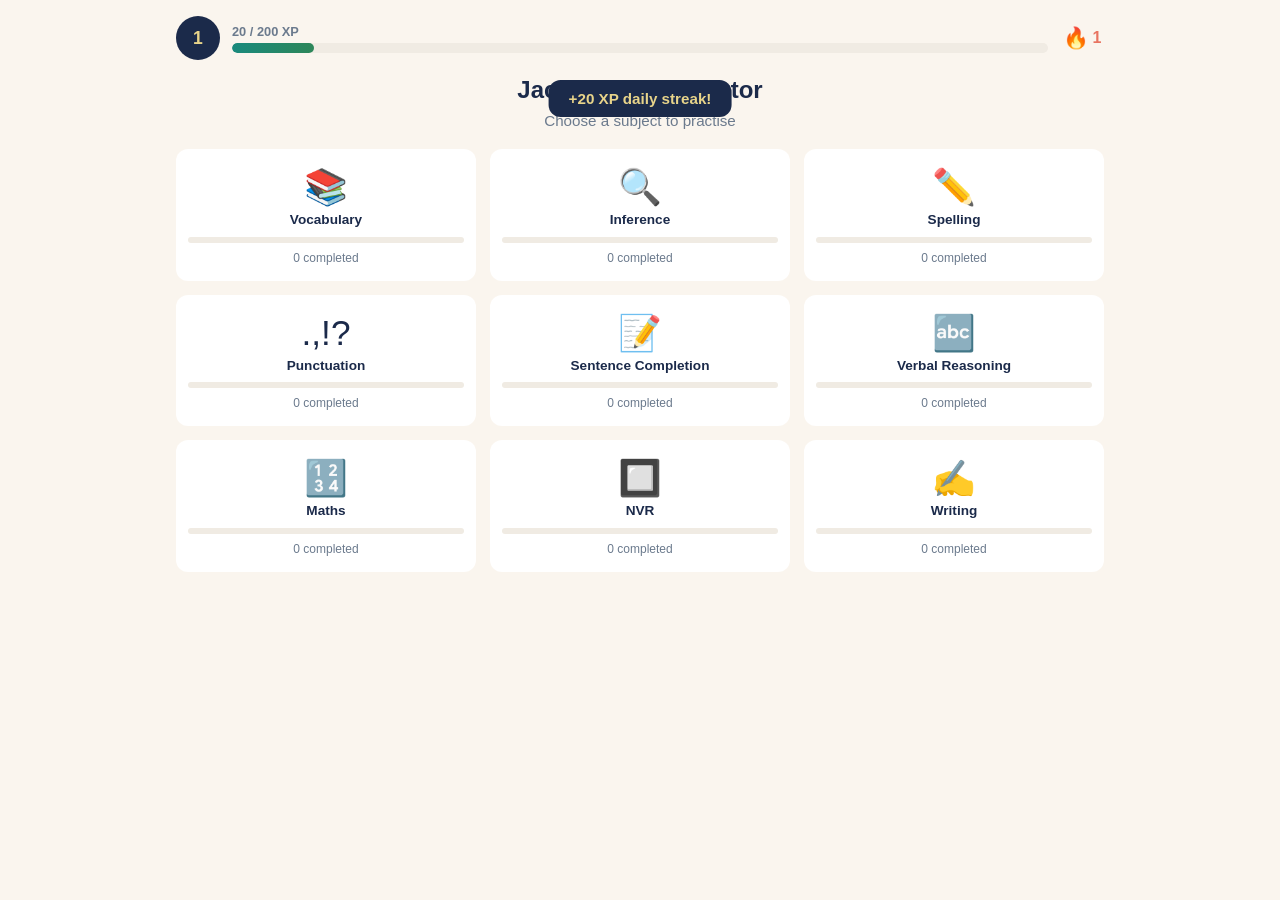
==== index.html @ 70ac6172 "Initial build: Jacob's 11 Plus Tutor Full Bexley GL Assessment prep app with 9 sections: - Vocabular" ====
<!DOCTYPE html>
<html lang="en-GB">
<head>
  <meta charset="UTF-8">
  <meta name="viewport" content="width=device-width, initial-scale=1.0, user-scalable=no">
  <meta name="apple-mobile-web-app-capable" content="yes">
  <meta name="apple-mobile-web-app-status-bar-style" content="default">
  <meta name="theme-color" content="#1B2A4A">
  <meta name="description" content="Jacob's 11 Plus Tutor - practise English, Maths, Verbal Reasoning and NVR">
  <title>Jacob's 11 Plus Tutor</title>
  <link rel="manifest" href="manifest.json">
  <link rel="stylesheet" href="css/style.css">
</head>
<body>
  <div id="app"></div>

  <script>
    if ('serviceWorker' in navigator) {
      navigator.serviceWorker.register('/sw.js').catch(function(err) {
        console.log('SW registration failed:', err);
      });
    }
  </script>
  <script type="module" src="js/app.js"></script>
</body>
</html>
---- css/style.css ----
/* ===== CSS Variables ===== */
:root {
  --navy: #1B2A4A;
  --teal: #1A8A7D;
  --coral: #E87461;
  --cream: #FAF5EE;
  --cream2: #F0EBE3;
  --white: #FFFFFF;
  --forest: #2D8659;
  --gold: #E8D48A;

  --text-primary: var(--navy);
  --text-muted: #6B7A8D;
  --radius: 12px;
  --transition: 0.2s ease;
}

/* ===== Reset & Base ===== */
*, *::before, *::after {
  box-sizing: border-box;
  margin: 0;
  padding: 0;
}

html {
  font-size: 16px;
  -webkit-tap-highlight-color: transparent;
  -webkit-text-size-adjust: 100%;
}

body {
  font-family: -apple-system, BlinkMacSystemFont, 'Segoe UI', Roboto, 'Helvetica Neue', Arial, sans-serif;
  background: var(--cream);
  color: var(--text-primary);
  min-height: 100dvh;
  overflow-x: hidden;
}

#app {
  max-width: 960px;
  margin: 0 auto;
  padding: 0 16px 32px;
}

/* ===== Header / XP Bar ===== */
.header {
  display: flex;
  align-items: center;
  gap: 12px;
  padding: 16px 0;
  position: sticky;
  top: 0;
  background: var(--cream);
  z-index: 100;
}

.level-badge {
  display: flex;
  align-items: center;
  justify-content: center;
  width: 44px;
  height: 44px;
  background: var(--navy);
  color: var(--gold);
  font-weight: 700;
  font-size: 1.1rem;
  border-radius: 50%;
  flex-shrink: 0;
}

.xp-wrap {
  flex: 1;
  display: flex;
  flex-direction: column;
  gap: 4px;
}

.xp-label {
  font-size: 0.8rem;
  font-weight: 600;
  color: var(--text-muted);
}

.xp-bar-bg {
  height: 10px;
  background: var(--cream2);
  border-radius: 5px;
  overflow: hidden;
}

.xp-bar-fill {
  height: 100%;
  background: linear-gradient(90deg, var(--teal), var(--forest));
  border-radius: 5px;
  transition: width 0.4s ease;
}

.streak-badge {
  display: flex;
  align-items: center;
  gap: 4px;
  font-size: 1rem;
  font-weight: 700;
  color: var(--coral);
  min-width: 44px;
  min-height: 44px;
  justify-content: center;
}

.streak-badge .streak-icon {
  font-size: 1.3rem;
}

/* ===== App Title ===== */
.app-title {
  text-align: center;
  font-size: 1.5rem;
  font-weight: 800;
  color: var(--navy);
  margin-bottom: 8px;
}

.app-subtitle {
  text-align: center;
  font-size: 0.95rem;
  color: var(--text-muted);
  margin-bottom: 20px;
}

/* ===== Section Grid ===== */
.section-grid {
  display: grid;
  grid-template-columns: repeat(3, 1fr);
  gap: 14px;
}

@media (max-width: 520px) {
  .section-grid {
    grid-template-columns: repeat(2, 1fr);
  }
}

.section-card {
  display: flex;
  flex-direction: column;
  align-items: center;
  gap: 8px;
  padding: 20px 12px 16px;
  background: var(--white);
  border-radius: var(--radius);
  cursor: pointer;
  transition: transform var(--transition), background var(--transition);
  min-height: 130px;
  text-decoration: none;
  color: inherit;
  -webkit-user-select: none;
  user-select: none;
}

.section-card:active {
  transform: scale(0.96);
  background: var(--cream2);
}

.section-card .card-icon {
  font-size: 2.2rem;
  line-height: 1;
}

.section-card .card-name {
  font-size: 0.85rem;
  font-weight: 700;
  text-align: center;
  line-height: 1.2;
}

.section-card .card-progress-bg {
  width: 100%;
  height: 6px;
  background: var(--cream2);
  border-radius: 3px;
  overflow: hidden;
}

.section-card .card-progress-fill {
  height: 100%;
  background: var(--teal);
  border-radius: 3px;
  transition: width 0.3s ease;
}

.section-card .card-count {
  font-size: 0.75rem;
  color: var(--text-muted);
}

/* ===== Quiz Layout ===== */
.quiz-header {
  display: flex;
  align-items: center;
  gap: 12px;
  margin-bottom: 20px;
}

.quiz-back {
  display: flex;
  align-items: center;
  justify-content: center;
  width: 44px;
  height: 44px;
  background: var(--cream2);
  border: none;
  border-radius: var(--radius);
  cursor: pointer;
  font-size: 1.2rem;
  color: var(--navy);
}

.quiz-title {
  flex: 1;
  font-size: 1.1rem;
  font-weight: 700;
}

/* Progress bar for quiz */
.quiz-progress-bar {
  display: flex;
  gap: 4px;
  margin-bottom: 24px;
}

.quiz-progress-dot {
  flex: 1;
  height: 6px;
  background: var(--cream2);
  border-radius: 3px;
  transition: background 0.3s ease;
}

.quiz-progress-dot.done {
  background: var(--teal);
}

.quiz-progress-dot.correct {
  background: var(--forest);
}

.quiz-progress-dot.wrong {
  background: var(--coral);
}

.quiz-progress-dot.current {
  background: var(--gold);
}

/* Question area */
.question-area {
  background: var(--white);
  border-radius: var(--radius);
  padding: 24px 20px;
  margin-bottom: 20px;
  min-height: 120px;
  display: flex;
  align-items: center;
  justify-content: center;
}

.question-text {
  font-size: 1.15rem;
  font-weight: 600;
  line-height: 1.5;
  text-align: center;
}

/* Options grid */
.options-grid {
  display: grid;
  grid-template-columns: 1fr 1fr;
  gap: 12px;
}

@media (min-width: 700px) {
  .options-grid.four-col {
    grid-template-columns: repeat(4, 1fr);
  }
}

.option-btn {
  display: flex;
  align-items: center;
  justify-content: center;
  text-align: center;
  padding: 16px 12px;
  min-height: 56px;
  background: var(--white);
  border: 2px solid var(--cream2);
  border-radius: var(--radius);
  font-size: 1rem;
  font-weight: 600;
  color: var(--navy);
  cursor: pointer;
  transition: border-color var(--transition), background var(--transition), transform var(--transition);
  -webkit-user-select: none;
  user-select: none;
}

.option-btn:active {
  transform: scale(0.97);
}

.option-btn.selected {
  border-color: var(--navy);
  background: var(--cream2);
}

.option-btn.correct {
  border-color: var(--forest);
  background: #e6f4ec;
  color: var(--forest);
}

.option-btn.wrong {
  border-color: var(--coral);
  background: #fde8e4;
  color: var(--coral);
}

/* ===== Score Screen ===== */
.score-screen {
  text-align: center;
  padding: 40px 0;
}

.score-emoji {
  font-size: 4rem;
  margin-bottom: 16px;
}

.score-title {
  font-size: 1.6rem;
  font-weight: 800;
  margin-bottom: 8px;
}

.score-subtitle {
  font-size: 1rem;
  color: var(--text-muted);
  margin-bottom: 32px;
}

.score-stats {
  display: grid;
  grid-template-columns: repeat(3, 1fr);
  gap: 16px;
  margin-bottom: 32px;
}

.stat-card {
  background: var(--white);
  border-radius: var(--radius);
  padding: 20px 12px;
}

.stat-value {
  font-size: 1.8rem;
  font-weight: 800;
  color: var(--navy);
}

.stat-value.xp {
  color: var(--teal);
}

.stat-label {
  font-size: 0.8rem;
  color: var(--text-muted);
  margin-top: 4px;
}

.score-actions {
  display: flex;
  gap: 12px;
  justify-content: center;
  flex-wrap: wrap;
}

/* ===== Buttons ===== */
.btn {
  display: inline-flex;
  align-items: center;
  justify-content: center;
  gap: 8px;
  padding: 14px 28px;
  min-height: 48px;
  font-size: 1rem;
  font-weight: 700;
  border: none;
  border-radius: var(--radius);
  cursor: pointer;
  transition: transform var(--transition), opacity var(--transition);
  -webkit-user-select: none;
  user-select: none;
}

.btn:active {
  transform: scale(0.97);
}

.btn-primary {
  background: var(--teal);
  color: var(--white);
}

.btn-secondary {
  background: var(--cream2);
  color: var(--navy);
}

.btn-coral {
  background: var(--coral);
  color: var(--white);
}

/* ===== Coming Soon placeholder ===== */
.coming-soon {
  text-align: center;
  padding: 60px 20px;
}

.coming-soon .cs-icon {
  font-size: 3rem;
  margin-bottom: 16px;
}

.coming-soon h2 {
  font-size: 1.3rem;
  margin-bottom: 8px;
}

.coming-soon p {
  color: var(--text-muted);
  margin-bottom: 24px;
}

/* ===== XP Toast ===== */
.xp-toast {
  position: fixed;
  top: 80px;
  left: 50%;
  transform: translateX(-50%) translateY(-20px);
  background: var(--navy);
  color: var(--gold);
  padding: 10px 20px;
  border-radius: var(--radius);
  font-weight: 700;
  font-size: 0.95rem;
  opacity: 0;
  transition: opacity 0.3s ease, transform 0.3s ease;
  z-index: 200;
  pointer-events: none;
}

.xp-toast.show {
  opacity: 1;
  transform: translateX(-50%) translateY(0);
}

/* ===== NVR Section ===== */

/* Type selection grid */
.nvr-type-grid {
  display: grid;
  grid-template-columns: repeat(2, 1fr);
  gap: 12px;
  margin-top: 20px;
}

@media (min-width: 600px) {
  .nvr-type-grid {
    grid-template-columns: repeat(3, 1fr);
  }
}

.nvr-type-card {
  display: flex;
  flex-direction: column;
  align-items: center;
  gap: 6px;
  padding: 16px 10px;
  background: var(--white);
  border-radius: var(--radius);
  text-decoration: none;
  color: var(--navy);
  transition: transform var(--transition);
}

.nvr-type-card:active {
  transform: scale(0.97);
}

.nvr-type-icon {
  font-size: 2rem;
}

.nvr-type-name {
  font-size: 0.85rem;
  font-weight: 700;
  text-align: center;
}

.nvr-type-count {
  font-size: 0.7rem;
  color: var(--text-muted);
}

/* Teach screen */
.nvr-teach {
  text-align: center;
  padding: 20px 0;
}

.nvr-teach-icon {
  font-size: 3rem;
  margin-bottom: 8px;
}

.nvr-teach h2 {
  font-size: 1.3rem;
  font-weight: 800;
  margin-bottom: 16px;
}

.nvr-teach-card {
  background: var(--white);
  border-radius: var(--radius);
  padding: 16px;
  margin-bottom: 12px;
  text-align: left;
}

.nvr-teach-card h3 {
  font-size: 0.9rem;
  font-weight: 800;
  color: var(--teal);
  margin-bottom: 8px;
}

.nvr-teach-card p {
  font-size: 0.9rem;
  line-height: 1.5;
  color: var(--navy);
}

.nvr-teach-steps {
  padding-left: 20px;
  font-size: 0.9rem;
  line-height: 1.8;
  color: var(--navy);
}

.nvr-teach-tip {
  background: #FFF8E8;
}

.nvr-teach-stats {
  font-size: 0.85rem;
  color: var(--text-muted);
  margin: 12px 0;
}

/* Quiz / practice screen */
.nvr-timer {
  text-align: center;
  font-size: 0.85rem;
  font-weight: 600;
  color: var(--text-muted);
  padding: 4px 0;
}

.nvr-question-area {
  display: flex;
  justify-content: center;
  padding: 16px 8px;
}

.nvr-options-grid {
  display: grid;
  grid-template-columns: repeat(2, 1fr);
  gap: 10px;
  padding: 8px 0;
}

@media (min-width: 500px) {
  .nvr-options-grid {
    grid-template-columns: repeat(4, 1fr);
  }
}

/* NVR option buttons (.opt class from renderers) */
.nvr-options-grid .opt {
  display: flex;
  flex-direction: column;
  align-items: center;
  gap: 4px;
  padding: 10px 8px;
  background: var(--white);
  border: 2px solid var(--cream2);
  border-radius: var(--radius);
  cursor: pointer;
  font-family: inherit;
  transition: transform var(--transition), border-color var(--transition);
  -webkit-user-select: none;
  user-select: none;
}

.nvr-options-grid .opt:active {
  transform: scale(0.97);
}

.nvr-options-grid .opt .lbl {
  font-size: 0.75rem;
  font-weight: 800;
  color: var(--text-muted);
  text-transform: uppercase;
}

.nvr-options-grid .opt.correct {
  border-color: var(--forest);
  background: #e6f4ec;
}

.nvr-options-grid .opt.wrong {
  border-color: var(--coral);
  background: #fde8e4;
}

/* Explanation panel */
.nvr-explanation {
  padding: 14px 16px;
  border-radius: var(--radius);
  font-size: 0.85rem;
  line-height: 1.5;
  margin-top: 8px;
}

.nvr-exp-correct {
  background: #e6f4ec;
  color: var(--forest);
}

.nvr-exp-wrong {
  background: #fde8e4;
  color: var(--coral);
}

/* Score screen extras */
.nvr-score-time {
  width: 100%;
  text-align: center;
  font-size: 0.9rem;
  color: var(--text-muted);
  margin-bottom: 8px;
}

/* ===== Utilities ===== */
.mt-16 { margin-top: 16px; }
.mb-16 { margin-bottom: 16px; }
.text-centre { text-align: center; }
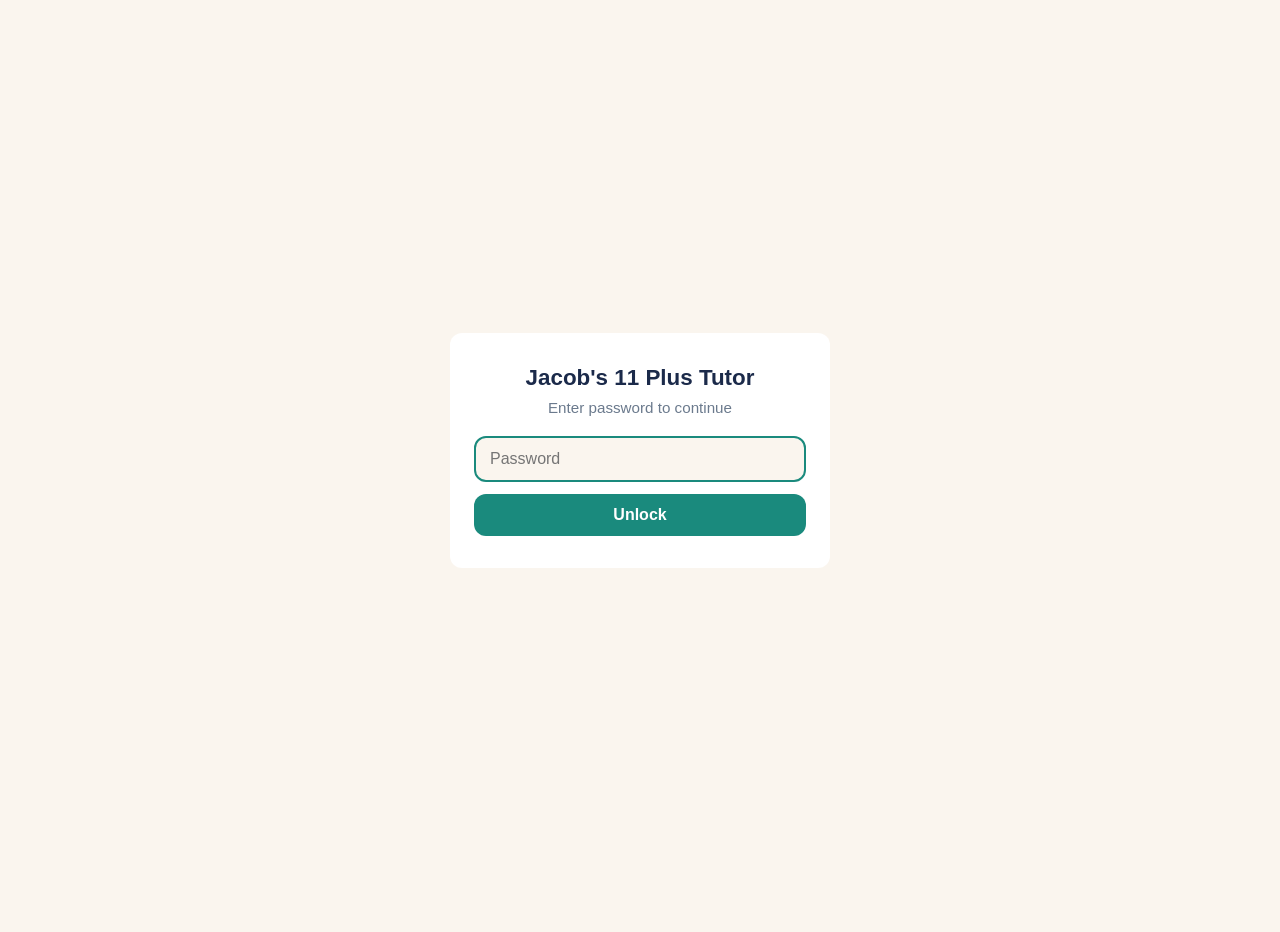
==== commit 9874f363: "Add a Year 5 & 6 maths section, and make maths quizzes ten questions Jacob is Year 5 now and sits th" ====
--- a/index.html
+++ b/index.html
@@ -21,6 +21,8 @@
       });
     }
   </script>
+  <!-- Year 5/6 question bank: plain script, sets window.Y56_MATHS -->
+  <script src="js/y56/maths.js"></script>
   <script type="module" src="js/app.js"></script>
 </body>
 </html>
--- a/css/style.css
+++ b/css/style.css
@@ -261,15 +261,35 @@
   margin-bottom: 20px;
   min-height: 120px;
   display: flex;
+  flex-direction: column;
   align-items: center;
   justify-content: center;
 }
 
+.question-word {
+  font-size: 1.4rem;
+  font-weight: 800;
+  text-align: center;
+  color: var(--teal);
+  margin-bottom: 8px;
+  text-transform: capitalize;
+}
+
 .question-text {
   font-size: 1.15rem;
   font-weight: 600;
   line-height: 1.5;
   text-align: center;
+}
+
+.passage-box {
+  background: var(--cream2);
+  border-left: 4px solid var(--teal);
+  padding: 12px 16px;
+  margin: 0 0 16px 0;
+  font-style: italic;
+  line-height: 1.6;
+  font-size: 1rem;
 }
 
 /* Options grid */
@@ -365,6 +385,138 @@
   font-size: 1.8rem;
   font-weight: 800;
   color: var(--navy);
+}
+
+/* Spelling section */
+.spelling-phase-label {
+  font-size: 0.95rem;
+  font-weight: 600;
+  color: var(--teal);
+  text-transform: uppercase;
+  letter-spacing: 0.05em;
+  margin-bottom: 8px;
+}
+
+.spelling-show-word {
+  font-size: 2.2rem;
+  font-weight: 800;
+  color: var(--navy);
+  text-align: center;
+  margin: 12px 0;
+  letter-spacing: 0.04em;
+}
+
+.spelling-show-word--correction {
+  color: var(--coral);
+}
+
+.spelling-definition {
+  font-size: 1.05rem;
+  color: #555;
+  text-align: center;
+  line-height: 1.5;
+  margin-bottom: 8px;
+}
+
+.spelling-letter-count {
+  font-size: 0.9rem;
+  color: var(--teal);
+  font-weight: 600;
+  text-align: center;
+}
+
+.spelling-countdown {
+  width: 100%;
+  max-width: 280px;
+  height: 8px;
+  background: var(--cream2);
+  border-radius: 4px;
+  margin: 16px auto 4px;
+  overflow: hidden;
+}
+
+.countdown-bar {
+  height: 100%;
+  background: var(--teal);
+  border-radius: 4px;
+  transition: width 0.1s linear;
+}
+
+.spelling-timer-text {
+  font-size: 0.85rem;
+  color: #888;
+  text-align: center;
+  margin-bottom: 12px;
+}
+
+.spelling-input-area {
+  display: flex;
+  flex-direction: column;
+  align-items: center;
+  gap: 12px;
+  padding: 0 20px;
+}
+
+.spelling-input {
+  width: 100%;
+  max-width: 320px;
+  padding: 14px 16px;
+  font-size: 1.3rem;
+  font-weight: 600;
+  text-align: center;
+  border: 2px solid var(--cream2);
+  border-radius: var(--radius);
+  background: var(--white);
+  color: var(--navy);
+  outline: none;
+}
+
+.spelling-input:focus {
+  border-color: var(--teal);
+}
+
+.spelling-input.input-correct {
+  border-color: var(--forest);
+  background: #e8f5e9;
+}
+
+.spelling-input.input-wrong {
+  border-color: var(--coral);
+  background: #fce4e4;
+}
+
+.spelling-feedback {
+  text-align: center;
+  padding: 12px 20px;
+  min-height: 40px;
+}
+
+.feedback-correct {
+  color: var(--forest);
+  font-weight: 700;
+  font-size: 1.1rem;
+}
+
+.feedback-wrong {
+  color: var(--coral);
+  font-weight: 600;
+  font-size: 1rem;
+}
+
+.feedback-try-again {
+  color: #888;
+  font-size: 0.9rem;
+  margin-top: 4px;
+}
+
+@keyframes shake {
+  0%, 100% { transform: translateX(0); }
+  25% { transform: translateX(-6px); }
+  75% { transform: translateX(6px); }
+}
+
+.shake {
+  animation: shake 0.3s ease;
 }
 
 .stat-value.xp {
@@ -662,7 +814,1353 @@
   margin-bottom: 8px;
 }
 
+/* ===== GL Countdown Banner ===== */
+.countdown-banner {
+  background: var(--navy);
+  color: var(--white);
+  border-radius: var(--radius);
+  padding: 20px 16px;
+  text-align: center;
+  margin-bottom: 16px;
+}
+
+.countdown-days {
+  font-size: 3rem;
+  font-weight: 800;
+  color: var(--gold);
+  line-height: 1;
+  margin-bottom: 4px;
+}
+
+.countdown-label {
+  font-size: 0.9rem;
+  font-weight: 600;
+  color: var(--cream2);
+  margin-bottom: 8px;
+}
+
+.countdown-message {
+  font-size: 0.85rem;
+  color: var(--teal);
+  font-weight: 600;
+}
+
+/* ===== Weekly Study Plan ===== */
+.weekly-plan {
+  margin-bottom: 20px;
+}
+
+.weekly-title {
+  font-size: 1.1rem;
+  font-weight: 800;
+  color: var(--navy);
+  margin-bottom: 2px;
+}
+
+.weekly-subtitle {
+  font-size: 0.8rem;
+  color: var(--text-muted);
+  margin-bottom: 12px;
+}
+
+.weekly-focus-grid {
+  display: grid;
+  grid-template-columns: repeat(3, 1fr);
+  gap: 10px;
+}
+
+@media (max-width: 520px) {
+  .weekly-focus-grid {
+    grid-template-columns: 1fr;
+  }
+}
+
+.weekly-focus-card {
+  display: flex;
+  flex-direction: column;
+  align-items: center;
+  gap: 4px;
+  padding: 14px 10px;
+  background: var(--white);
+  border-radius: var(--radius);
+  border: 2px solid var(--cream2);
+  text-decoration: none;
+  color: inherit;
+  transition: transform var(--transition);
+  position: relative;
+}
+
+.weekly-focus-card:active {
+  transform: scale(0.97);
+}
+
+.weekly-focus-card.weekly-card--done {
+  border-color: var(--forest);
+  background: #e6f4ec;
+}
+
+.weekly-card-icon {
+  font-size: 1.6rem;
+  line-height: 1;
+}
+
+.weekly-card-name {
+  font-size: 0.8rem;
+  font-weight: 700;
+  text-align: center;
+}
+
+.weekly-card-target {
+  font-size: 0.7rem;
+  color: var(--text-muted);
+  text-align: center;
+}
+
+.weekly-card-tick {
+  position: absolute;
+  top: 6px;
+  right: 8px;
+  font-size: 0.9rem;
+  font-weight: 800;
+  color: var(--forest);
+}
+
+/* ===== Section Home (shared across sections) ===== */
+.section-home {
+  text-align: center;
+  padding: 20px 0;
+}
+
+.section-home-icon {
+  font-size: 3rem;
+  margin-bottom: 8px;
+}
+
+.section-home h2 {
+  font-size: 1.3rem;
+  font-weight: 800;
+  margin-bottom: 8px;
+}
+
+.section-home p {
+  font-size: 0.95rem;
+  color: var(--text-muted);
+  margin-bottom: 16px;
+  line-height: 1.5;
+}
+
+.section-stats {
+  display: grid;
+  grid-template-columns: 1fr 1fr;
+  gap: 12px;
+  margin-bottom: 20px;
+}
+
+.filter-label {
+  display: block;
+  font-size: 0.8rem;
+  font-weight: 600;
+  color: var(--text-muted);
+  margin-bottom: 6px;
+}
+
+.book-filter {
+  display: block;
+  width: 100%;
+  max-width: 320px;
+  margin: 0 auto 16px;
+  padding: 10px 12px;
+  font-size: 0.95rem;
+  border: 2px solid var(--cream2);
+  border-radius: var(--radius);
+  background: var(--white);
+  color: var(--navy);
+}
+
+.start-btn {
+  display: block;
+  width: 100%;
+  max-width: 320px;
+  margin: 0 auto;
+}
+
+.quiz-counter {
+  font-size: 0.85rem;
+  font-weight: 600;
+  color: var(--text-muted);
+}
+
 /* ===== Utilities ===== */
 .mt-16 { margin-top: 16px; }
 .mb-16 { margin-bottom: 16px; }
 .text-centre { text-align: center; }
+
+/* ===== Settings / Bexley additions ===== */
+.settings-icon {
+  display: inline-flex;
+  align-items: center;
+  justify-content: center;
+  width: 32px;
+  height: 32px;
+  text-decoration: none;
+  font-size: 1.1rem;
+  margin-left: 8px;
+}
+
+.weekly-checkpoint {
+  background: #fff3d6;
+  color: #7a5a00;
+  font-weight: 700;
+  padding: 8px 12px;
+  border-radius: 10px;
+  text-align: center;
+  margin: 8px 0;
+  font-size: 0.85rem;
+}
+
+.weekly-plan--checkpoint {
+  border: 2px solid #e0b000;
+  border-radius: 14px;
+  padding: 8px;
+}
+
+.weekly-homework {
+  margin-top: 10px;
+  padding: 10px 12px;
+  background: var(--white, #fff);
+  border-radius: 10px;
+  font-size: 0.85rem;
+  color: var(--text-muted, #555);
+  line-height: 1.4;
+}
+
+.settings-page {
+  padding: 12px 16px;
+  max-width: 520px;
+  margin: 0 auto;
+}
+
+.settings-section {
+  background: var(--white, #fff);
+  border-radius: 12px;
+  padding: 16px;
+  margin-bottom: 14px;
+}
+
+.settings-section h3 {
+  margin: 0 0 6px 0;
+  font-size: 1rem;
+}
+
+.settings-hint {
+  font-size: 0.85rem;
+  color: var(--text-muted, #555);
+  margin: 0 0 10px 0;
+  line-height: 1.4;
+}
+
+.settings-readonly {
+  font-size: 1.05rem;
+  font-weight: 700;
+  margin: 6px 0 0 0;
+}
+
+.settings-input {
+  display: block;
+  width: 100%;
+  padding: 10px 12px;
+  font-size: 1rem;
+  border: 2px solid #ccc;
+  border-radius: 8px;
+  margin-bottom: 10px;
+  font-family: inherit;
+}
+
+.btn-danger {
+  background: #c05545;
+  color: #fff;
+}
+
+.vr-mode-buttons {
+  display: flex;
+  flex-direction: column;
+  gap: 10px;
+  margin-top: 16px;
+}
+
+/* ===== Auth Screen ===== */
+.auth-screen {
+  min-height: 100dvh;
+  display: flex;
+  align-items: center;
+  justify-content: center;
+  padding: 24px 16px;
+  background: var(--cream);
+}
+
+.auth-card {
+  background: var(--white);
+  border-radius: var(--radius);
+  padding: 32px 24px;
+  width: 100%;
+  max-width: 380px;
+  text-align: center;
+}
+
+.auth-title {
+  color: var(--navy);
+  font-size: 1.4rem;
+  margin-bottom: 8px;
+}
+
+.auth-subtitle {
+  color: var(--text-muted);
+  font-size: 0.95rem;
+  margin-bottom: 20px;
+}
+
+.auth-input {
+  width: 100%;
+  padding: 12px 14px;
+  font-size: 1rem;
+  border: 2px solid var(--cream2);
+  border-radius: var(--radius);
+  background: var(--cream);
+  color: var(--navy);
+  margin-bottom: 12px;
+  outline: none;
+  transition: border-color var(--transition);
+}
+
+.auth-input:focus {
+  border-color: var(--teal);
+}
+
+.auth-button {
+  width: 100%;
+  padding: 12px 16px;
+  font-size: 1rem;
+  font-weight: 600;
+  background: var(--teal);
+  color: var(--white);
+  border: none;
+  border-radius: var(--radius);
+  cursor: pointer;
+  transition: background var(--transition);
+}
+
+.auth-button:hover {
+  background: #14756a;
+}
+
+.auth-error {
+  color: var(--coral);
+  font-size: 0.9rem;
+  margin-bottom: 12px;
+  text-align: left;
+}
+
+/* ── Twinkl NVR ─────────────────────────────────────────────────────────── */
+.twinkl-practice {
+  padding: 16px;
+  max-width: 900px;
+  margin: 0 auto;
+}
+.twinkl-instruction {
+  font-size: 0.95rem;
+  line-height: 1.4;
+  margin: 0 0 12px;
+  padding: 12px;
+  background: var(--cream, #faf5ee);
+  border-radius: 8px;
+}
+.twinkl-page-img {
+  width: 100%;
+  height: auto;
+  display: block;
+  background: #fff;
+}
+.twinkl-rows {
+  display: flex;
+  flex-direction: column;
+  gap: 8px;
+  margin: 16px 0;
+}
+.twinkl-row {
+  display: flex;
+  align-items: center;
+  gap: 12px;
+  padding: 8px;
+  background: #fff;
+  border-radius: 8px;
+}
+.twinkl-row-label {
+  font-weight: 600;
+  min-width: 36px;
+}
+.twinkl-opts {
+  display: flex;
+  gap: 6px;
+  flex: 1;
+}
+.twinkl-opt-btn {
+  flex: 1;
+  padding: 10px 0;
+  font-size: 1rem;
+  font-weight: 600;
+  border: 2px solid #ccc;
+  background: #fff;
+  border-radius: 6px;
+  cursor: pointer;
+  text-transform: lowercase;
+}
+.twinkl-opt-btn.selected {
+  background: var(--teal, #1a8a7d);
+  color: #fff;
+  border-color: var(--teal, #1a8a7d);
+}
+.twinkl-review {
+  padding: 16px;
+  max-width: 700px;
+  margin: 0 auto;
+}
+.twinkl-review-table {
+  width: 100%;
+  border-collapse: collapse;
+}
+.twinkl-review-table td {
+  padding: 8px;
+  border-bottom: 1px solid #eee;
+}
+.twinkl-r-correct td { color: #1a8a7d; }
+.twinkl-r-wrong td { color: #c64040; }
+.twinkl-progress {
+  font-size: 0.85rem;
+  font-weight: 600;
+  color: #666;
+  margin-bottom: 8px;
+  text-transform: uppercase;
+  letter-spacing: 0.05em;
+}
+.twinkl-q-img {
+  width: 100%;
+  height: auto;
+  display: block;
+  background: #fff;
+  border-radius: 8px;
+  margin-bottom: 16px;
+}
+.twinkl-opts-big {
+  gap: 8px;
+  margin-bottom: 12px;
+}
+.twinkl-opts-big .twinkl-opt-btn {
+  padding: 16px 0;
+  font-size: 1.2rem;
+}
+.twinkl-opt-btn:disabled {
+  cursor: default;
+  opacity: 0.85;
+}
+.twinkl-opt-btn.twinkl-opt-correct {
+  background: #1a8a7d;
+  color: #fff;
+  border-color: #1a8a7d;
+  opacity: 1;
+}
+.twinkl-opt-btn.twinkl-opt-wrong {
+  background: #c64040;
+  color: #fff;
+  border-color: #c64040;
+  opacity: 1;
+}
+.twinkl-feedback {
+  min-height: 28px;
+  margin: 8px 0;
+  font-weight: 600;
+  text-align: center;
+}
+.twinkl-fb-correct { color: #1a8a7d; }
+.twinkl-fb-wrong { color: #c64040; }
+.twinkl-next-btn { width: 100%; margin-top: 8px; }
+
+/* ── LEARN FIRST (Vocabulary Teaching Mode) ───────────────────────────── */
+.learn-home {
+  padding: 20px 16px 40px;
+  text-align: center;
+}
+.learn-home-icon {
+  font-size: 56px;
+  margin-bottom: 8px;
+}
+.learn-home-heading {
+  color: var(--navy);
+  font-size: 28px;
+  margin: 8px 0 4px;
+  font-weight: 800;
+}
+.learn-home-intro {
+  color: var(--navy);
+  font-size: 18px;
+  margin: 0 0 16px;
+  opacity: 0.8;
+}
+.learn-home-progress {
+  display: inline-block;
+  background: var(--cream2);
+  color: var(--navy);
+  padding: 10px 20px;
+  border-radius: 999px;
+  font-size: 16px;
+  margin-bottom: 24px;
+}
+.learn-home-progress strong {
+  color: var(--teal);
+  font-size: 20px;
+}
+.learn-lesson-grid {
+  display: grid;
+  grid-template-columns: 1fr;
+  gap: 12px;
+  max-width: 520px;
+  margin: 0 auto;
+}
+@media (min-width: 600px) {
+  .learn-lesson-grid { grid-template-columns: 1fr 1fr; }
+}
+.learn-lesson-card {
+  position: relative;
+  display: flex;
+  flex-direction: column;
+  align-items: flex-start;
+  text-align: left;
+  background: #fff;
+  padding: 18px 16px;
+  text-decoration: none;
+  color: var(--navy);
+  min-height: 120px;
+}
+.learn-lesson-card:hover { background: var(--cream2); }
+.learn-lesson-card--done { background: var(--cream2); }
+.learn-lesson-emoji {
+  font-size: 32px;
+  margin-bottom: 6px;
+}
+.learn-lesson-title {
+  font-size: 17px;
+  font-weight: 700;
+  color: var(--navy);
+  line-height: 1.3;
+}
+.learn-lesson-theme {
+  font-size: 14px;
+  color: var(--teal);
+  margin-top: 4px;
+  line-height: 1.3;
+}
+.learn-tick {
+  position: absolute;
+  top: 12px;
+  right: 14px;
+  background: var(--teal);
+  color: #fff;
+  width: 26px;
+  height: 26px;
+  border-radius: 50%;
+  display: flex;
+  align-items: center;
+  justify-content: center;
+  font-weight: 800;
+  font-size: 15px;
+}
+
+/* Lesson card (teaching card) */
+.lesson-progress-dots {
+  display: flex;
+  gap: 8px;
+  justify-content: center;
+  padding: 12px 16px 4px;
+}
+.lesson-progress-dot {
+  width: 36px;
+  height: 6px;
+  border-radius: 3px;
+  background: var(--cream2);
+}
+.lesson-progress-dot.done { background: var(--teal); }
+.lesson-progress-dot.current { background: var(--coral); }
+
+.lesson-card {
+  background: #fff;
+  padding: 28px 22px 24px;
+  margin: 12px 16px;
+  max-width: 560px;
+  margin-left: auto;
+  margin-right: auto;
+  text-align: center;
+}
+.word-emoji {
+  font-size: 72px;
+  line-height: 1;
+  margin-bottom: 8px;
+}
+.word-title {
+  font-family: Georgia, 'Times New Roman', serif;
+  font-size: 44px;
+  font-weight: 800;
+  color: var(--navy);
+  margin: 6px 0 2px;
+  letter-spacing: -0.5px;
+}
+.word-syllables {
+  font-size: 18px;
+  color: var(--navy);
+  opacity: 0.55;
+  margin: 0 0 18px;
+  font-style: italic;
+  letter-spacing: 1px;
+}
+.word-definition {
+  font-size: 20px;
+  line-height: 1.45;
+  color: var(--teal);
+  font-weight: 600;
+  margin: 0 auto 16px;
+  max-width: 440px;
+}
+.word-example {
+  font-size: 18px;
+  line-height: 1.5;
+  font-style: italic;
+  color: var(--coral);
+  margin: 0 auto 18px;
+  max-width: 460px;
+}
+.word-think {
+  background: var(--gold);
+  color: var(--navy);
+  padding: 14px 18px;
+  margin: 0 auto 20px;
+  max-width: 460px;
+  text-align: left;
+  font-size: 17px;
+  line-height: 1.4;
+}
+.word-think-label {
+  display: block;
+  font-weight: 800;
+  font-size: 13px;
+  text-transform: uppercase;
+  letter-spacing: 1px;
+  margin-bottom: 4px;
+  opacity: 0.75;
+}
+.word-pills-row {
+  display: flex;
+  flex-direction: column;
+  gap: 12px;
+  max-width: 460px;
+  margin: 0 auto;
+  text-align: left;
+}
+.word-pills-group {
+  display: flex;
+  flex-direction: column;
+  gap: 6px;
+}
+.word-pills-label {
+  font-size: 13px;
+  font-weight: 800;
+  text-transform: uppercase;
+  letter-spacing: 1px;
+  color: var(--navy);
+  opacity: 0.6;
+}
+.word-family-pills {
+  display: flex;
+  flex-wrap: wrap;
+  gap: 6px;
+}
+.pill {
+  display: inline-block;
+  padding: 6px 12px;
+  border-radius: 999px;
+  font-size: 15px;
+  font-weight: 600;
+}
+.pill-syn { background: #D5EDE9; color: var(--teal); }
+.pill-ant { background: #FADDD6; color: var(--coral); }
+.pill-fam { background: var(--cream2); color: var(--navy); }
+
+.lesson-card-actions {
+  display: flex;
+  justify-content: space-between;
+  align-items: center;
+  gap: 12px;
+  padding: 8px 16px 24px;
+  max-width: 560px;
+  margin: 0 auto;
+}
+.lesson-card-actions .btn { flex: 1; }
+.lesson-card-actions > span { flex: 1; }
+
+/* Complete screen */
+.learn-complete {
+  padding: 24px 16px 40px;
+  text-align: center;
+  max-width: 560px;
+  margin: 0 auto;
+}
+.learn-complete-emoji {
+  font-size: 64px;
+  margin-bottom: 8px;
+}
+.learn-complete-title {
+  color: var(--navy);
+  font-size: 26px;
+  font-weight: 800;
+  margin: 4px 0;
+}
+.learn-complete-score {
+  font-size: 18px;
+  color: var(--teal);
+  font-weight: 600;
+  margin: 4px 0;
+}
+.learn-complete-xp {
+  font-size: 16px;
+  color: var(--coral);
+  font-weight: 700;
+  margin: 2px 0 18px;
+}
+.learn-complete-subhead {
+  color: var(--navy);
+  font-size: 19px;
+  margin: 20px 0 12px;
+}
+.learn-words-list {
+  display: flex;
+  flex-direction: column;
+  gap: 10px;
+  text-align: left;
+}
+.learn-word-summary {
+  background: #fff;
+  padding: 12px 14px;
+  display: flex;
+  align-items: center;
+  gap: 12px;
+}
+.learn-word-summary-emoji { font-size: 28px; }
+.learn-word-summary-text { display: flex; flex-direction: column; gap: 2px; }
+.learn-word-summary-text strong { color: var(--navy); font-size: 17px; }
+.learn-word-summary-text span { color: var(--teal); font-size: 15px; line-height: 1.3; }
+
+.learn-review-box {
+  background: var(--gold);
+  padding: 16px 18px;
+  margin-top: 20px;
+  text-align: left;
+}
+.learn-review-box h3 { margin: 0 0 4px; color: var(--navy); font-size: 18px; }
+.learn-review-box p { margin: 0 0 10px; color: var(--navy); font-size: 15px; opacity: 0.8; }
+.learn-review-item {
+  background: rgba(255,255,255,0.55);
+  padding: 10px 12px;
+  margin-bottom: 6px;
+  font-size: 15px;
+  line-height: 1.35;
+  color: var(--navy);
+}
+.learn-review-item strong { color: var(--navy); }
+
+.learn-complete-actions {
+  display: flex;
+  flex-direction: column;
+  gap: 10px;
+  margin-top: 24px;
+}
+
+/* ===== MATHS SECTION (learn-first) ===== */
+.maths-intro { padding: 0 4px 12px; }
+.maths-future-heading {
+  font-size: 0.95rem;
+  font-weight: 700;
+  color: var(--text-muted);
+  margin: 24px 0 10px;
+  padding: 0 4px;
+}
+.maths-strand-list {
+  display: flex;
+  flex-direction: column;
+  gap: 10px;
+}
+.maths-strand-card {
+  display: flex;
+  gap: 14px;
+  align-items: flex-start;
+  padding: 16px;
+  background: var(--white);
+  border-radius: var(--radius);
+  border: none;
+  text-align: left;
+  cursor: pointer;
+  transition: transform var(--transition), background var(--transition);
+  font: inherit;
+  color: inherit;
+  width: 100%;
+}
+.maths-strand-card:hover { background: var(--cream2); }
+.maths-strand-card:active { transform: scale(0.99); }
+.maths-strand-icon {
+  font-size: 2rem;
+  flex-shrink: 0;
+  width: 44px;
+  text-align: center;
+}
+.maths-strand-text { flex: 1; }
+.maths-strand-name {
+  font-weight: 700;
+  font-size: 1.05rem;
+  color: var(--navy);
+  margin-bottom: 4px;
+}
+.maths-strand-meta {
+  font-size: 0.8rem;
+  color: var(--teal);
+  font-weight: 600;
+  margin-bottom: 6px;
+}
+.maths-strand-desc {
+  font-size: 0.85rem;
+  color: var(--text-muted);
+  line-height: 1.4;
+}
+.maths-topic-locked {
+  opacity: 0.55;
+  cursor: default;
+  pointer-events: none;
+}
+
+/* Sub-topic list inside a strand */
+.maths-strand-blurb {
+  padding: 0 4px 16px;
+  color: var(--text-muted);
+  font-size: 0.9rem;
+}
+.maths-sub-list {
+  display: flex;
+  flex-direction: column;
+  gap: 10px;
+}
+.maths-sub-card {
+  position: relative;
+  display: flex;
+  flex-direction: column;
+  gap: 4px;
+  padding: 16px 52px 16px 16px;
+  background: var(--white);
+  border-radius: var(--radius);
+  border: none;
+  text-align: left;
+  cursor: pointer;
+  font: inherit;
+  color: inherit;
+  width: 100%;
+  transition: background var(--transition);
+}
+.maths-sub-card:hover { background: var(--cream2); }
+.maths-sub-name {
+  font-weight: 700;
+  font-size: 1rem;
+  color: var(--navy);
+}
+.maths-sub-score {
+  font-size: 0.8rem;
+  color: var(--teal);
+  font-weight: 600;
+}
+.maths-sub-tick {
+  position: absolute;
+  top: 50%;
+  right: 16px;
+  transform: translateY(-50%);
+  width: 28px;
+  height: 28px;
+  border-radius: 50%;
+  background: var(--teal);
+  color: var(--white);
+  display: flex;
+  align-items: center;
+  justify-content: center;
+  font-weight: 800;
+  font-size: 0.95rem;
+}
+
+/* Teach / worked example cards */
+.maths-teach-card {
+  background: var(--white);
+  border-radius: var(--radius);
+  padding: 20px;
+  margin-bottom: 16px;
+}
+.maths-teach-step {
+  font-size: 0.75rem;
+  font-weight: 700;
+  text-transform: uppercase;
+  letter-spacing: 0.5px;
+  color: var(--coral);
+  margin-bottom: 6px;
+}
+.maths-teach-title {
+  font-size: 1.3rem;
+  font-weight: 800;
+  color: var(--navy);
+  margin-bottom: 14px;
+}
+.maths-teach-plain {
+  font-size: 1rem;
+  line-height: 1.55;
+  color: var(--navy);
+  margin-bottom: 18px;
+}
+.maths-teach-heading {
+  font-size: 0.85rem;
+  font-weight: 800;
+  color: var(--teal);
+  text-transform: uppercase;
+  letter-spacing: 0.5px;
+  margin: 12px 0 8px;
+}
+.maths-rules {
+  padding-left: 22px;
+  margin-bottom: 18px;
+}
+.maths-rules li {
+  font-size: 0.95rem;
+  line-height: 1.55;
+  color: var(--navy);
+  margin-bottom: 8px;
+}
+
+/* Example box (teal, italic) */
+.maths-example-box {
+  background: #E6F4F1;
+  border-left: 4px solid var(--teal);
+  border-radius: 8px;
+  padding: 14px 16px;
+  margin-bottom: 14px;
+}
+.maths-box-label {
+  font-size: 0.75rem;
+  font-weight: 800;
+  text-transform: uppercase;
+  letter-spacing: 0.5px;
+  color: var(--teal);
+  margin-bottom: 6px;
+}
+.maths-box-body {
+  font-size: 0.95rem;
+  line-height: 1.5;
+  color: var(--navy);
+  font-style: italic;
+}
+.maths-answer-box {
+  background: #FFF5E8;
+  border-left-color: var(--gold);
+}
+.maths-answer-box .maths-box-label { color: #A07A00; }
+
+/* "Try one" box with collapsible answer */
+.maths-try-box {
+  background: #FDF2EF;
+  border-left: 4px solid var(--coral);
+  border-radius: 8px;
+  padding: 14px 16px;
+  margin-bottom: 14px;
+}
+.maths-try-box .maths-box-label { color: var(--coral); }
+.maths-try-answer {
+  margin-top: 10px;
+  cursor: pointer;
+}
+.maths-try-answer summary {
+  font-size: 0.85rem;
+  font-weight: 700;
+  color: var(--coral);
+  padding: 6px 0;
+}
+.maths-try-answer summary::marker { color: var(--coral); }
+
+/* Worked example */
+.maths-worked-question {
+  font-size: 1.05rem;
+  font-weight: 700;
+  color: var(--navy);
+  padding: 12px 14px;
+  background: var(--cream);
+  border-radius: 8px;
+  margin-bottom: 16px;
+  line-height: 1.5;
+}
+.maths-worked-steps {
+  list-style: none;
+  padding: 0;
+  margin: 0 0 16px;
+}
+.maths-worked-steps li {
+  display: flex;
+  gap: 12px;
+  align-items: flex-start;
+  padding: 10px 12px;
+  font-size: 0.95rem;
+  line-height: 1.5;
+  color: var(--navy);
+  border-bottom: 1px dashed rgba(27,42,74,0.12);
+}
+.maths-worked-steps li:last-child { border-bottom: none; }
+.maths-step-num {
+  flex-shrink: 0;
+  width: 26px;
+  height: 26px;
+  border-radius: 50%;
+  background: var(--teal);
+  color: var(--white);
+  display: flex;
+  align-items: center;
+  justify-content: center;
+  font-weight: 800;
+  font-size: 0.85rem;
+}
+
+.maths-next-btn { width: 100%; margin-top: 8px; }
+
+/* Practice screen */
+.maths-practice-step {
+  font-size: 0.75rem;
+  font-weight: 700;
+  text-transform: uppercase;
+  letter-spacing: 0.5px;
+  color: var(--coral);
+  margin: 8px 4px 0;
+}
+
+/* Open-answer input */
+.maths-answer-wrap {
+  display: flex;
+  flex-direction: column;
+  gap: 10px;
+  padding: 12px 0;
+}
+.maths-answer-input {
+  width: 100%;
+  padding: 14px 16px;
+  border: 2px solid var(--teal);
+  border-radius: var(--radius);
+  background: var(--white);
+  font-size: 1.1rem;
+  font-family: inherit;
+  color: var(--navy);
+  text-align: center;
+}
+.maths-answer-input:focus {
+  outline: none;
+  border-color: var(--coral);
+}
+.maths-answer-input:disabled { opacity: 0.7; }
+
+/* Feedback after answering */
+.maths-feedback {
+  padding: 14px 16px;
+  margin-top: 16px;
+  border-radius: var(--radius);
+}
+.maths-feedback--correct {
+  background: #E6F4E8;
+  border-left: 4px solid var(--forest);
+}
+.maths-feedback--wrong {
+  background: #FDF2EF;
+  border-left: 4px solid var(--coral);
+}
+.maths-feedback-title {
+  font-weight: 800;
+  font-size: 1rem;
+  color: var(--navy);
+  margin-bottom: 8px;
+}
+.maths-working-out {
+  background: #E6F4F1;
+  border-left: 3px solid var(--teal);
+  padding: 10px 12px;
+  border-radius: 6px;
+  font-style: italic;
+  font-size: 0.9rem;
+  line-height: 1.5;
+  color: var(--navy);
+  margin-top: 6px;
+}
+.maths-working-out strong { font-style: normal; color: var(--teal); }
+.maths-correct-answer {
+  font-size: 0.9rem;
+  color: var(--navy);
+  margin-top: 8px;
+}
+
+.maths-unlock {
+  background: #FFF5E8;
+  border: 2px dashed var(--gold);
+  padding: 12px 16px;
+  margin: 16px 0;
+  border-radius: var(--radius);
+  font-size: 0.9rem;
+  font-weight: 600;
+  color: #8a6d00;
+  text-align: center;
+}
+
+/* ── Comprehension section ─────────────────────────────────────────────── */
+.comp-grid {
+  display: grid;
+  grid-template-columns: 1fr 1fr;
+  gap: 12px;
+  margin-top: 16px;
+}
+@media (max-width: 480px) {
+  .comp-grid { grid-template-columns: 1fr; }
+}
+.comp-card {
+  display: flex;
+  flex-direction: column;
+  gap: 6px;
+  padding: 16px;
+  background: var(--white);
+  border: 2px solid var(--cream2);
+  border-radius: var(--radius);
+  text-decoration: none;
+  color: var(--navy);
+  transition: border-color var(--transition), transform var(--transition);
+}
+.comp-card:active { transform: scale(0.98); }
+.comp-card--done { border-color: var(--forest); background: #f1f8f4; }
+.comp-card-icon { font-size: 1.4rem; }
+.comp-card-title { font-weight: 700; font-size: 0.95rem; line-height: 1.25; }
+.comp-card-meta, .comp-card-score { font-size: 0.8rem; color: #777; }
+.comp-card-score { color: var(--forest); font-weight: 700; }
+.comp-card-lock {
+  font-size: 0.7rem; font-weight: 700; color: var(--forest);
+  text-transform: uppercase; letter-spacing: 0.04em;
+}
+
+.comp-activity { padding-bottom: 40px; }
+.comp-passage {
+  background: var(--white);
+  border: 2px solid var(--cream2);
+  border-left: 4px solid var(--teal);
+  border-radius: var(--radius);
+  padding: 18px 20px;
+  margin-bottom: 20px;
+}
+.comp-passage-title { font-size: 1.2rem; color: var(--navy); margin-bottom: 4px; }
+.comp-passage-subtitle { font-size: 0.9rem; color: var(--teal); font-weight: 600; margin-bottom: 12px; }
+.comp-passage-body p { margin-bottom: 12px; line-height: 1.65; color: var(--navy); }
+.comp-passage-body p:last-child { margin-bottom: 0; }
+
+.comp-questions { display: flex; flex-direction: column; gap: 18px; }
+.comp-q {
+  background: var(--white);
+  border: 2px solid var(--cream2);
+  border-radius: var(--radius);
+  padding: 16px;
+}
+.comp-q-prompt { font-weight: 600; line-height: 1.45; margin-bottom: 12px; color: var(--navy); }
+.comp-q-num {
+  display: inline-block; min-width: 26px; height: 26px; line-height: 26px;
+  text-align: center; border-radius: 50%; background: var(--teal); color: #fff;
+  font-size: 0.85rem; font-weight: 800; margin-right: 6px;
+}
+.comp-lineref { font-size: 0.8rem; color: #999; font-style: italic; white-space: nowrap; }
+.comp-options { grid-template-columns: 1fr; }
+.comp-opt { justify-content: flex-start; text-align: left; }
+
+.comp-explain {
+  margin-top: 12px; padding: 10px 12px; border-radius: var(--radius);
+  font-size: 0.9rem; line-height: 1.5;
+}
+.comp-explain--right { background: #e6f4ec; color: var(--forest); }
+.comp-explain--wrong { background: #fde8e4; color: var(--navy); }
+
+.comp-submit-bar {
+  position: sticky; bottom: 0; z-index: 5;
+  display: flex; gap: 10px; justify-content: center;
+  padding: 14px 0 6px;
+  background: linear-gradient(to top, var(--cream) 70%, transparent);
+  margin-top: 18px;
+}
+.comp-submit { min-width: 240px; }
+
+.comp-locked-banner {
+  background: var(--navy); color: #fff; border-radius: var(--radius);
+  padding: 12px 16px; margin-bottom: 18px; font-weight: 600; font-size: 0.9rem;
+}
+.comp-vocab {
+  background: var(--white); border: 2px solid var(--cream2);
+  border-radius: var(--radius); padding: 16px 20px; margin-top: 20px;
+}
+.comp-vocab h3 { color: var(--teal); font-size: 1rem; margin-bottom: 10px; }
+.comp-vocab ul { list-style: none; padding: 0; }
+.comp-vocab li { padding: 6px 0; border-bottom: 1px solid var(--cream2); font-size: 0.9rem; line-height: 1.4; }
+.comp-vocab li:last-child { border-bottom: none; }
+
+.score-coach {
+  font-size: 0.95rem;
+  color: var(--teal);
+  font-weight: 600;
+  margin-top: 6px;
+  max-width: 320px;
+  margin-left: auto;
+  margin-right: auto;
+  line-height: 1.4;
+}
+
+/* ── Word Skills hub ───────────────────────────────────────────────────── */
+.ws-grid {
+  display: grid;
+  grid-template-columns: 1fr 1fr;
+  gap: 12px;
+  margin-top: 16px;
+}
+@media (max-width: 480px) { .ws-grid { grid-template-columns: 1fr; } }
+.ws-card {
+  display: flex;
+  flex-direction: column;
+  align-items: center;
+  text-align: center;
+  gap: 6px;
+  padding: 18px 12px;
+  background: var(--white);
+  border: 2px solid var(--cream2);
+  border-radius: var(--radius);
+  text-decoration: none;
+  color: var(--navy);
+  transition: border-color var(--transition), transform var(--transition);
+}
+.ws-card:active { transform: scale(0.98); }
+.ws-card-icon { font-size: 1.7rem; }
+.ws-card-name { font-weight: 700; font-size: 0.95rem; }
+.ws-card-meta { font-size: 0.75rem; color: #888; }
+.ws-stem { line-height: 1.5; }
+
+/* ── Maths statistics charts ───────────────────────────────────────────── */
+.maths-chart {
+  margin: 0 0 16px;
+  padding: 12px;
+  background: var(--white);
+  border: 2px solid var(--cream2);
+  border-radius: var(--radius);
+  text-align: center;
+}
+.maths-chart-title { font-weight: 700; font-size: 0.9rem; color: var(--navy); margin-bottom: 8px; }
+.maths-picto { text-align: left; }
+.picto-row { display: flex; align-items: center; gap: 10px; padding: 4px 0; }
+.picto-label { min-width: 90px; font-weight: 600; font-size: 0.9rem; color: var(--navy); }
+.picto-symbols { font-size: 1.2rem; letter-spacing: 2px; }
+.picto-key { margin-top: 8px; font-size: 0.8rem; color: #666; border-top: 1px solid var(--cream2); padding-top: 6px; }
+.maths-data-table { width: 100%; border-collapse: collapse; font-size: 0.92rem; }
+.maths-data-table th, .maths-data-table td { border: 1px solid var(--cream2); padding: 8px 10px; text-align: center; }
+.maths-data-table th { background: var(--cream); font-weight: 700; color: var(--navy); }
+
+/* ── Profile picker & badge ─────────────────────────────────────────────── */
+.profile-picker { max-width: 520px; margin: 0 auto; padding: 48px 20px; text-align: center; }
+.profile-picker-title { font-size: 2rem; font-weight: 900; color: var(--navy); margin: 0 0 6px; }
+.profile-picker-sub { color: #666; margin: 0 0 28px; font-size: 1rem; }
+.profile-pick-grid { display: grid; grid-template-columns: 1fr 1fr; gap: 16px; }
+.profile-pick {
+  display: flex; flex-direction: column; align-items: center; gap: 10px;
+  padding: 28px 16px; border: 3px solid var(--pick-colour, #2563eb);
+  border-radius: 20px; background: #fff; cursor: pointer;
+  box-shadow: 0 4px 14px rgba(0,0,0,0.08); transition: transform .12s, box-shadow .12s;
+}
+.profile-pick:hover { transform: translateY(-3px); box-shadow: 0 8px 22px rgba(0,0,0,0.14); }
+.profile-pick-emoji { font-size: 3.4rem; line-height: 1; }
+.profile-pick-name { font-size: 1.25rem; font-weight: 800; color: var(--navy); }
+.profile-badge {
+  display: inline-flex; align-items: center; gap: 5px; padding: 4px 10px;
+  border: 2px solid var(--pick-colour, #2563eb); border-radius: 999px;
+  background: #fff; cursor: pointer; font-size: 0.82rem; font-weight: 700;
+  color: var(--navy); margin-right: 6px;
+}
+.profile-badge-name { line-height: 1; }
+@media (max-width: 380px) { .profile-badge-name { display: none; } }
+
+/* ── Story feedback panel ───────────────────────────────────────────────── */
+.story-fb { background: var(--white); border: 2px solid var(--cream2); border-radius: var(--radius); padding: 18px; margin-top: 6px; }
+.story-fb-short { background: #fff8e6; border: 2px solid #E8D48A; border-radius: var(--radius); padding: 16px; color: #7a5d00; font-size: 0.95rem; }
+.story-fb-stars { font-size: 1.5rem; letter-spacing: 2px; margin-bottom: 4px; }
+.story-fb-stats { font-size: 0.82rem; color: var(--text-muted); margin-bottom: 8px; }
+.story-fb-clarity { font-weight: 700; color: var(--navy); margin: 0 0 12px; }
+.story-fb-h { font-size: 0.95rem; font-weight: 800; color: var(--navy); margin: 12px 0 6px; }
+.story-fb-list { list-style: none; margin: 0; padding: 0; }
+.story-fb-list li { font-size: 0.9rem; line-height: 1.5; margin-bottom: 6px; padding-left: 2px; }
+.story-fb-note { font-size: 0.8rem; color: var(--text-muted); margin: 14px 0 0; font-style: italic; }
+.story-fb-more { font-size: 0.85rem; color: #7a5d00; background: #fff8e6; border-radius: 8px; padding: 8px 10px; margin: 10px 0 0; }
+
+/* ── Story Order (sequencing game) ──────────────────────────────────────── */
+.seq-level-tag { display:inline-block; margin-top:6px; font-size:0.7rem; font-weight:700; padding:2px 8px; border-radius:999px; }
+.seq-level-gentle { background:#E2F0EC; color:#1A8A7D; }
+.seq-level-standard { background:#ECE6F5; color:#6b4fa0; }
+.seq-wrap { padding-bottom:32px; }
+.seq-pool { background:var(--cream); border-radius:var(--radius); padding:12px; margin-bottom:16px; }
+.seq-pool-head, .seq-zone-head { font-weight:800; color:var(--navy); margin-bottom:8px; font-size:0.95rem; }
+.seq-pool-body, .seq-zone-body { display:flex; flex-direction:column; gap:8px; min-height:20px; }
+.seq-card {
+  display:block; width:100%; text-align:left; padding:12px 14px; font-size:0.95rem; line-height:1.4;
+  font-family:inherit; background:var(--white); border:2px solid var(--cream2); border-radius:12px;
+  color:var(--navy); cursor:pointer; transition:transform .1s, border-color .1s;
+}
+.seq-card:hover { border-color:var(--teal); }
+.seq-card-selected { border-color:var(--teal); box-shadow:0 0 0 3px rgba(26,138,125,0.25); transform:scale(1.01); }
+.seq-card-placed { background:var(--cream); }
+.seq-card-right { border-color:#10b981; background:#eafaf954; }
+.seq-card-wrong { border-color:#ef4444; background:#fdecec54; }
+.seq-zones { display:grid; grid-template-columns:1fr 1fr; gap:12px; margin-bottom:16px; }
+.seq-zone { background:var(--white); border:2px dashed var(--cream2); border-radius:var(--radius); padding:12px; }
+.seq-zone-empty { font-size:0.8rem; color:var(--text-muted); font-style:italic; }
+.seq-actions { display:flex; gap:10px; justify-content:center; margin-top:8px; }
+.seq-result { text-align:center; margin-top:8px; }
+.seq-score { font-size:1.1rem; font-weight:800; color:var(--navy); margin-bottom:12px; }
+@media (max-width:520px){ .seq-zones { grid-template-columns:1fr; } }
+
+/* ── Video Lessons hub ──────────────────────────────────────────────────── */
+.vid-group { margin-bottom: 22px; }
+.vid-group-title { font-size: 1.05rem; font-weight: 800; color: var(--navy); margin: 0 0 2px; }
+.vid-group-note { font-size: 0.85rem; color: var(--text-muted); margin: 0 0 10px; }
+.vid-links { display: flex; flex-direction: column; gap: 8px; }
+.vid-link { display: grid; grid-template-columns: 1fr auto; grid-template-areas: "name go" "desc go"; align-items: center; gap: 0 12px; padding: 12px 14px; background: var(--white); border: 2px solid var(--cream2); border-radius: 12px; text-decoration: none; }
+.vid-link:hover { border-color: var(--teal); }
+.vid-link-name { grid-area: name; font-weight: 700; color: var(--navy); }
+.vid-link-desc { grid-area: desc; font-size: 0.8rem; color: var(--text-muted); }
+.vid-link-go { grid-area: go; font-size: 0.85rem; font-weight: 700; color: var(--teal); }
+
+/* ── Today's tasks (guided daily plan) ─────────────────────────────────── */
+.today-panel { background: var(--white); border: 2px solid var(--teal); border-radius: 14px; padding: 14px 16px; margin-bottom: 16px; box-shadow: 0 2px 8px rgba(0,0,0,0.06); }
+.today-panel--done { border-color: var(--forest); background: #eef7f1; }
+.today-head { display: flex; justify-content: space-between; align-items: center; }
+.today-title { font-weight: 800; font-size: 1rem; color: var(--navy); }
+.today-progress { font-weight: 800; font-size: 0.95rem; color: var(--teal); }
+.today-panel--done .today-progress { color: var(--forest); }
+.today-sub { font-size: 0.82rem; color: var(--text-muted); margin: 4px 0 10px; }
+.today-list { display: grid; gap: 8px; }
+.today-task { display: grid; grid-template-columns: auto 1fr auto; align-items: center; gap: 10px; padding: 11px 12px; background: var(--cream); border: 2px solid var(--cream2); border-radius: 12px; text-decoration: none; }
+.today-task:hover { border-color: var(--teal); }
+.today-task-icon { font-size: 1.3rem; }
+.today-task-name { font-weight: 700; color: var(--navy); }
+.today-task-status { font-size: 0.8rem; font-weight: 700; color: var(--coral); }
+.today-task--done { background: #eef7f1; border-color: var(--forest); }
+.today-task--done .today-task-status { color: var(--forest); }
+.today-task--done .today-task-name { text-decoration: line-through; text-decoration-color: rgba(45,134,89,0.5); }
+
+/* Locked section tiles until today's tasks are done */
+.section-card--locked { position: relative; opacity: 0.55; filter: grayscale(0.4); cursor: not-allowed; background: var(--cream2); }
+.section-card--locked .card-lock { position: absolute; top: 8px; right: 10px; font-size: 1rem; }
+.section-card--locked .card-count { color: var(--text-muted); font-size: 0.7rem; }
